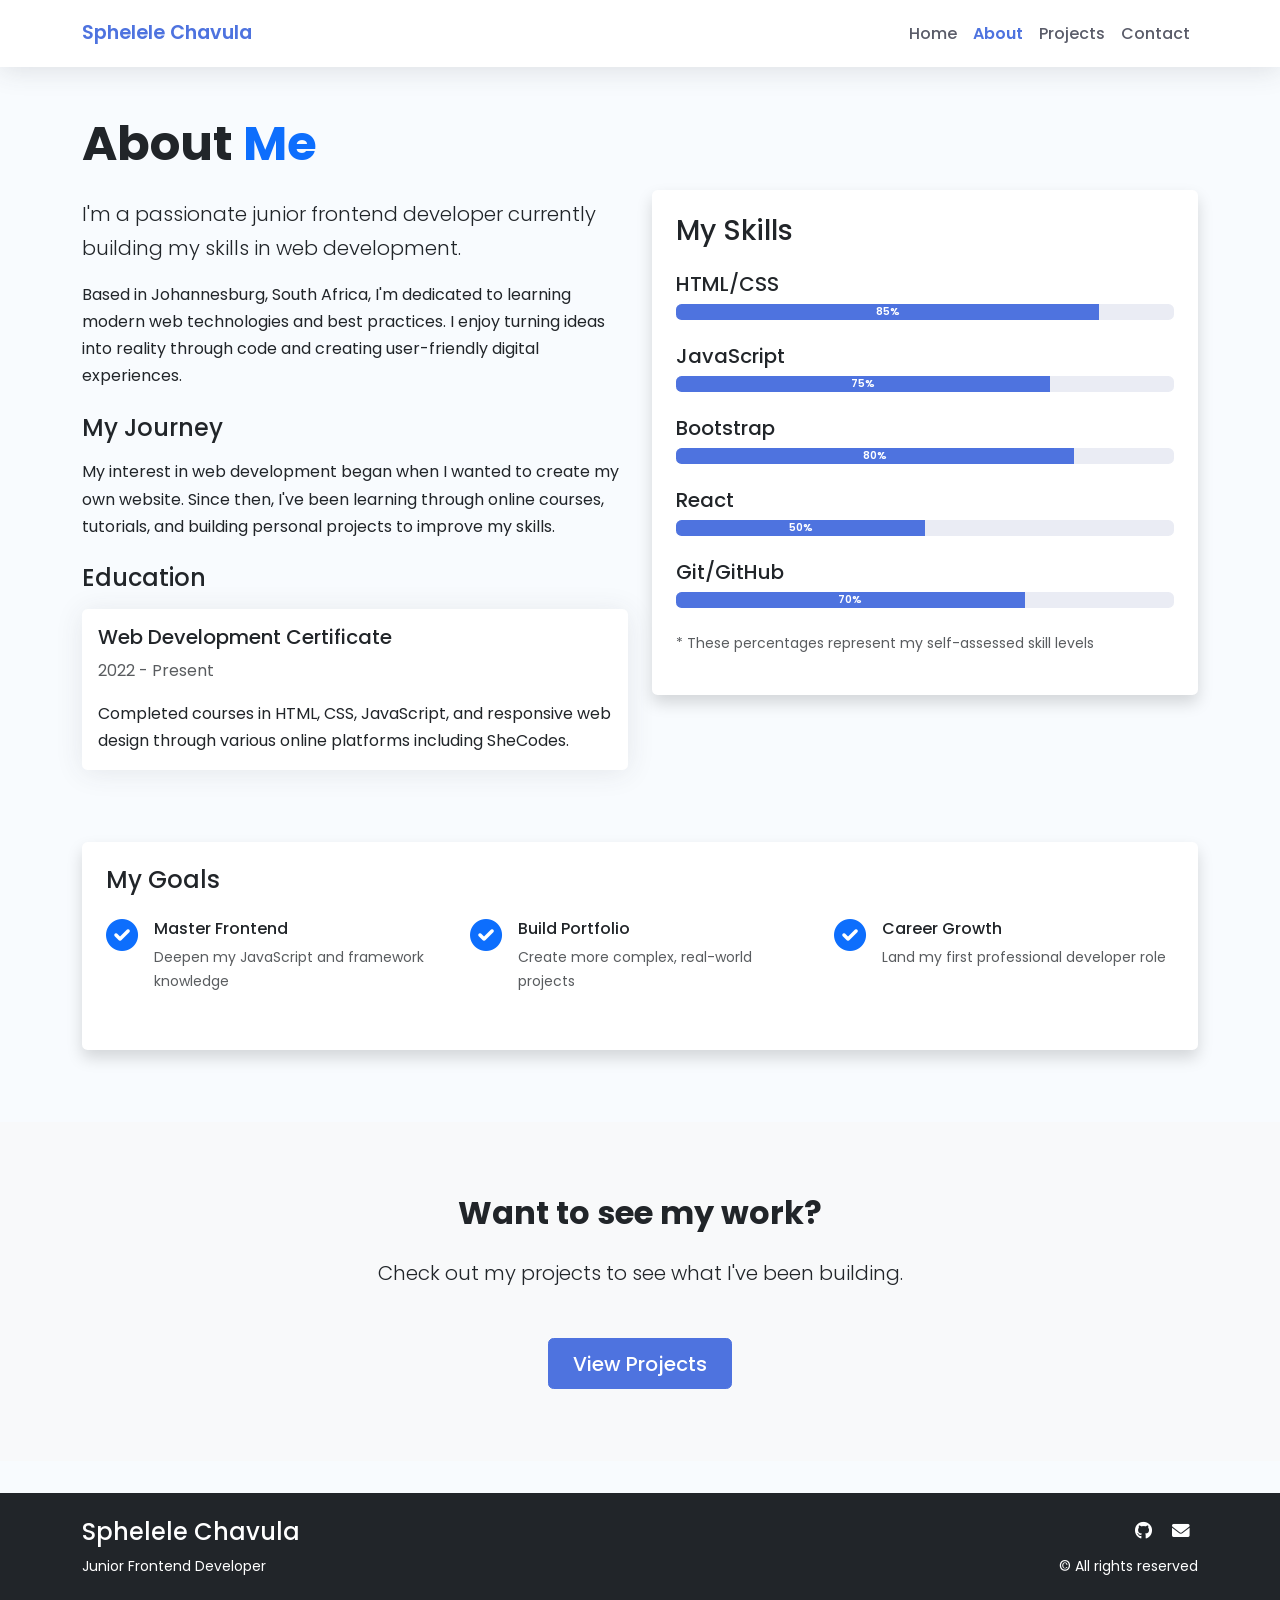
==== about.html @ beeffed6 "Initial commit" ====
<!DOCTYPE html>
<html lang="en">
<head>
    <meta charset="UTF-8">
    <meta name="viewport" content="width=device-width, initial-scale=1.0">
    <title>About Me | Sphelele Chavula</title>
    <link href="https://cdn.jsdelivr.net/npm/bootstrap@5.3.0/dist/css/bootstrap.min.css" rel="stylesheet">
    <link href="https://fonts.googleapis.com/css2?family=Poppins:wght@400;500;600;700&display=swap" rel="stylesheet">
    <link rel="stylesheet" href="src/style.css">
    <link rel="stylesheet" href="https://cdnjs.cloudflare.com/ajax/libs/font-awesome/6.0.0/css/all.min.css">
</head>
<body>
    <!-- Navigation -->
    <nav class="navbar navbar-expand-lg navbar-light sticky-top">
        <div class="container">
            <a class="navbar-brand" href="index.html">Sphelele Chavula</a>
            <button class="navbar-toggler" type="button" data-bs-toggle="collapse" data-bs-target="#navbarNav">
                <span class="navbar-toggler-icon"></span>
            </button>
            <div class="collapse navbar-collapse" id="navbarNav">
                <ul class="navbar-nav ms-auto">
                    <li class="nav-item">
                        <a class="nav-link" href="index.html">Home</a>
                    </li>
                    <li class="nav-item">
                        <a class="nav-link active" href="about.html">About</a>
                    </li>
                    <li class="nav-item">
                        <a class="nav-link" href="projects.html">Projects</a>
                    </li>
                    <li class="nav-item">
                        <a class="nav-link" href="contact.html">Contact</a>
                    </li>
                </ul>
            </div>
        </div>
    </nav>

    <!-- About Content -->
    <section class="py-5">
        <div class="container">
            <div class="row align-items-center">
                <div class="col-lg-6 mb-5 mb-lg-0">
                    <h1 class="display-5 fw-bold mb-4">About <span class="text-primary">Me</span></h1>
                    <p class="lead">I'm a passionate junior frontend developer currently building my skills in web development.</p>
                    
                    <p>Based in Johannesburg, South Africa, I'm dedicated to learning modern web technologies and best practices. I enjoy turning ideas into reality through code and creating user-friendly digital experiences.</p>
                    
                    <div class="my-4">
                        <h3 class="h4 mb-3">My Journey</h3>
                        <p>My interest in web development began when I wanted to create my own website. Since then, I've been learning through online courses, tutorials, and building personal projects to improve my skills.</p>
                    </div>
                    
                    <div class="my-4">
                        <h3 class="h4 mb-3">Education</h3>
                        <div class="card mb-3">
                            <div class="card-body">
                                <h5 class="card-title">Web Development Certificate</h5>
                                <p class="card-text text-muted">2022 - Present</p>
                                <p class="card-text">Completed courses in HTML, CSS, JavaScript, and responsive web design through various online platforms including SheCodes.</p>
                            </div>
                        </div>
                    </div>
                </div>
                
                <div class="col-lg-6">
                    <div class="card shadow">
                        <div class="card-body p-4">
                            <h2 class="h3 mb-4">My Skills</h2>
                            
                            <div class="mb-4">
                                <h5 class="mb-2">HTML/CSS</h5>
                                <div class="progress mb-3">
                                    <div class="progress-bar" role="progressbar" style="width: 85%">85%</div>
                                </div>
                            </div>
                            
                            <div class="mb-4">
                                <h5 class="mb-2">JavaScript</h5>
                                <div class="progress mb-3">
                                    <div class="progress-bar" role="progressbar" style="width: 75%">75%</div>
                                </div>
                            </div>
                            
                            <div class="mb-4">
                                <h5 class="mb-2">Bootstrap</h5>
                                <div class="progress mb-3">
                                    <div class="progress-bar" role="progressbar" style="width: 80%">80%</div>
                                </div>
                            </div>
                            
                            <div class="mb-4">
                                <h5 class="mb-2">React</h5>
                                <div class="progress mb-3">
                                    <div class="progress-bar" role="progressbar" style="width: 50%">50%</div>
                                </div>
                            </div>
                            
                            <div class="mb-4">
                                <h5 class="mb-2">Git/GitHub</h5>
                                <div class="progress">
                                    <div class="progress-bar" role="progressbar" style="width: 70%">70%</div>
                                </div>
                            </div>
                            
                            <div class="mt-4">
                                <p class="text-muted small">* These percentages represent my self-assessed skill levels</p>
                            </div>
                        </div>
                    </div>
                </div>
            </div>
            
            <div class="row mt-5">
                <div class="col-12">
                    <div class="card shadow">
                        <div class="card-body p-4">
                            <h3 class="h4 mb-4">My Goals</h3>
                            <div class="row">
                                <div class="col-md-4 mb-3">
                                    <div class="d-flex">
                                        <div class="me-3 text-primary">
                                            <i class="fas fa-check-circle fa-2x"></i>
                                        </div>
                                        <div>
                                            <h5 class="h6">Master Frontend</h5>
                                            <p class="text-muted small">Deepen my JavaScript and framework knowledge</p>
                                        </div>
                                    </div>
                                </div>
                                <div class="col-md-4 mb-3">
                                    <div class="d-flex">
                                        <div class="me-3 text-primary">
                                            <i class="fas fa-check-circle fa-2x"></i>
                                        </div>
                                        <div>
                                            <h5 class="h6">Build Portfolio</h5>
                                            <p class="text-muted small">Create more complex, real-world projects</p>
                                        </div>
                                    </div>
                                </div>
                                <div class="col-md-4 mb-3">
                                    <div class="d-flex">
                                        <div class="me-3 text-primary">
                                            <i class="fas fa-check-circle fa-2x"></i>
                                        </div>
                                        <div>
                                            <h5 class="h6">Career Growth</h5>
                                            <p class="text-muted small">Land my first professional developer role</p>
                                        </div>
                                    </div>
                                </div>
                            </div>
                        </div>
                    </div>
                </div>
            </div>
        </div>
    </section>

    <!-- Call to Action -->
    <section class="py-5 bg-light">
        <div class="container text-center py-4">
            <h2 class="fw-bold mb-4">Want to see my work?</h2>
            <p class="lead mb-5">Check out my projects to see what I've been building.</p>
            <a href="projects.html" class="btn btn-primary btn-lg">View Projects</a>
        </div>
    </section>

    <!-- Footer -->
   <footer class="footer">
        <div class="container">
            <div class="row align-items-center">
                <div class="col-md-6 text-center text-md-start mb-3 mb-md-0">
                    <h4>Sphelele Chavula</h4>
                    <p class="small mb-0">Junior Frontend Developer</p>
                </div>
                <div class="col-md-6 text-center text-md-end">
                    <div class="social-links">
                        <a href="https://github.com/Spheh123" target="_blank"><i class="fab fa-github"></i></a>
                        <a href="mailto:spheleles332@gmail.com"><i class="fas fa-envelope"></i></a>
                    </div>
                    <p class="small mt-2 mb-0">&copy; <span id="year"></span> All rights reserved</p>
                </div>
            </div>
        </div>
    </footer>

    <script src="https://cdn.jsdelivr.net/npm/bootstrap@5.3.0/dist/js/bootstrap.bundle.min.js"></script>
</body>
</html>
---- src/style.css ----
:root {
    --primary-color: #4e73df;
    --secondary-color: #2e59d9;
    --dark-color: #212529;
    --light-color: #f8f9fa;
    --accent-color: #f8f9fa;
}

body {
    font-family: 'Poppins', sans-serif;
    line-height: 1.7;
    color: var(--dark-color);
    background-color: #f8fbfe;
}

/* Navigation */
.navbar {
    box-shadow: 0 0.15rem 1.75rem 0 rgba(58, 59, 69, 0.15);
    background-color: white !important;
    padding: 0.75rem 1rem;
}

.navbar-brand {
    font-weight: 600;
    color: var(--primary-color) !important;
    font-size: 1.2rem;
}

.nav-link {
    font-weight: 500;
    padding: 0.5rem 1rem;
    color: #5a5c69 !important;
}

.nav-link:hover, .nav-link.active {
    color: var(--primary-color) !important;
}

.nav-link.active {
    font-weight: 600;
}

/* Hero Section */
.hero-section {
    background: linear-gradient(135deg, #f8f9fa 0%, #e9ecef 100%);
    min-height: 80vh;
    display: flex;
    align-items: center;
    position: relative;
    overflow: hidden;
}

.hero-section::before {
    content: '';
    position: absolute;
    width: 300px;
    height: 300px;
    border-radius: 50%;
    background-color: rgba(78, 115, 223, 0.1);
    right: -100px;
    top: -100px;
}

.hero-section::after {
    content: '';
    position: absolute;
    width: 200px;
    height: 200px;
    border-radius: 50%;
    background-color: rgba(78, 115, 223, 0.1);
    left: -50px;
    bottom: -50px;
}

.hero-content {
    position: relative;
    z-index: 1;
}

/* Cards */
.card {
    transition: all 0.3s ease;
    border: none;
    border-radius: 0.35rem;
    box-shadow: 0 0.15rem 1.75rem 0 rgba(58, 59, 69, 0.1);
    margin-bottom: 1.5rem;
    overflow: hidden;
}

.card:hover {
    transform: translateY(-10px);
    box-shadow: 0 0.5rem 1.5rem 0 rgba(58, 59, 69, 0.2);
}

.card-img-top {
    height: 180px;
    object-fit: cover;
}

/* Skills */
.skill-badge {
    font-size: 0.85rem;
    font-weight: 500;
    padding: 0.5em 0.8em;
    margin: 0.2rem;
    border-radius: 50rem;
}

/* Progress bars */
.progress {
    height: 1rem;
    border-radius: 0.35rem;
    background-color: #eaecf4;
}

.progress-bar {
    background-color: var(--primary-color);
    font-size: 0.65rem;
    font-weight: 600;
}

/* Buttons */
.btn {
    font-weight: 500;
    padding: 0.6rem 1.5rem;
    border-radius: 0.35rem;
    transition: all 0.3s;
}

.btn-primary {
    background-color: var(--primary-color);
    border-color: var(--primary-color);
}

.btn-primary:hover {
    background-color: var(--secondary-color);
    border-color: var(--secondary-color);
}

.btn-outline-primary {
    color: var(--primary-color);
    border-color: var(--primary-color);
}

.btn-outline-primary:hover {
    background-color: var(--primary-color);
    color: white;
}

/* Contact Form */
.form-control {
    padding: 0.75rem 1rem;
    border: 1px solid #d1d3e2;
    border-radius: 0.35rem;
}

.form-control:focus {
    border-color: var(--primary-color);
    box-shadow: 0 0 0 0.2rem rgba(78, 115, 223, 0.25);
}


.social-links1 a {
    color: var(--primary-color);
    background-color: white;
    font-size: 1.25rem;
    margin: 0 0.5rem;
    transition: all 0.3s;
}
.social-links1 a:hover {
    color: white;
    background-color: royalblue;
}



/* Responsive adjustments */
@media (max-width: 768px) {
    .hero-section {
        padding: 80px 0;
        min-height: auto;
        text-align: center;
    }
    
    section {
        padding: 60px 0;
    }
    
    .display-4 {
        font-size: 2.5rem;
    }
}
/* Footer */
 .footer {
            background-color: #212529;
            color: white;
            padding: 1.5rem 0;
            margin-top: 2rem;
        }
        .social-links a {
            color: white;
            margin: 0 0.5rem;
            font-size: 1.1rem;
        }
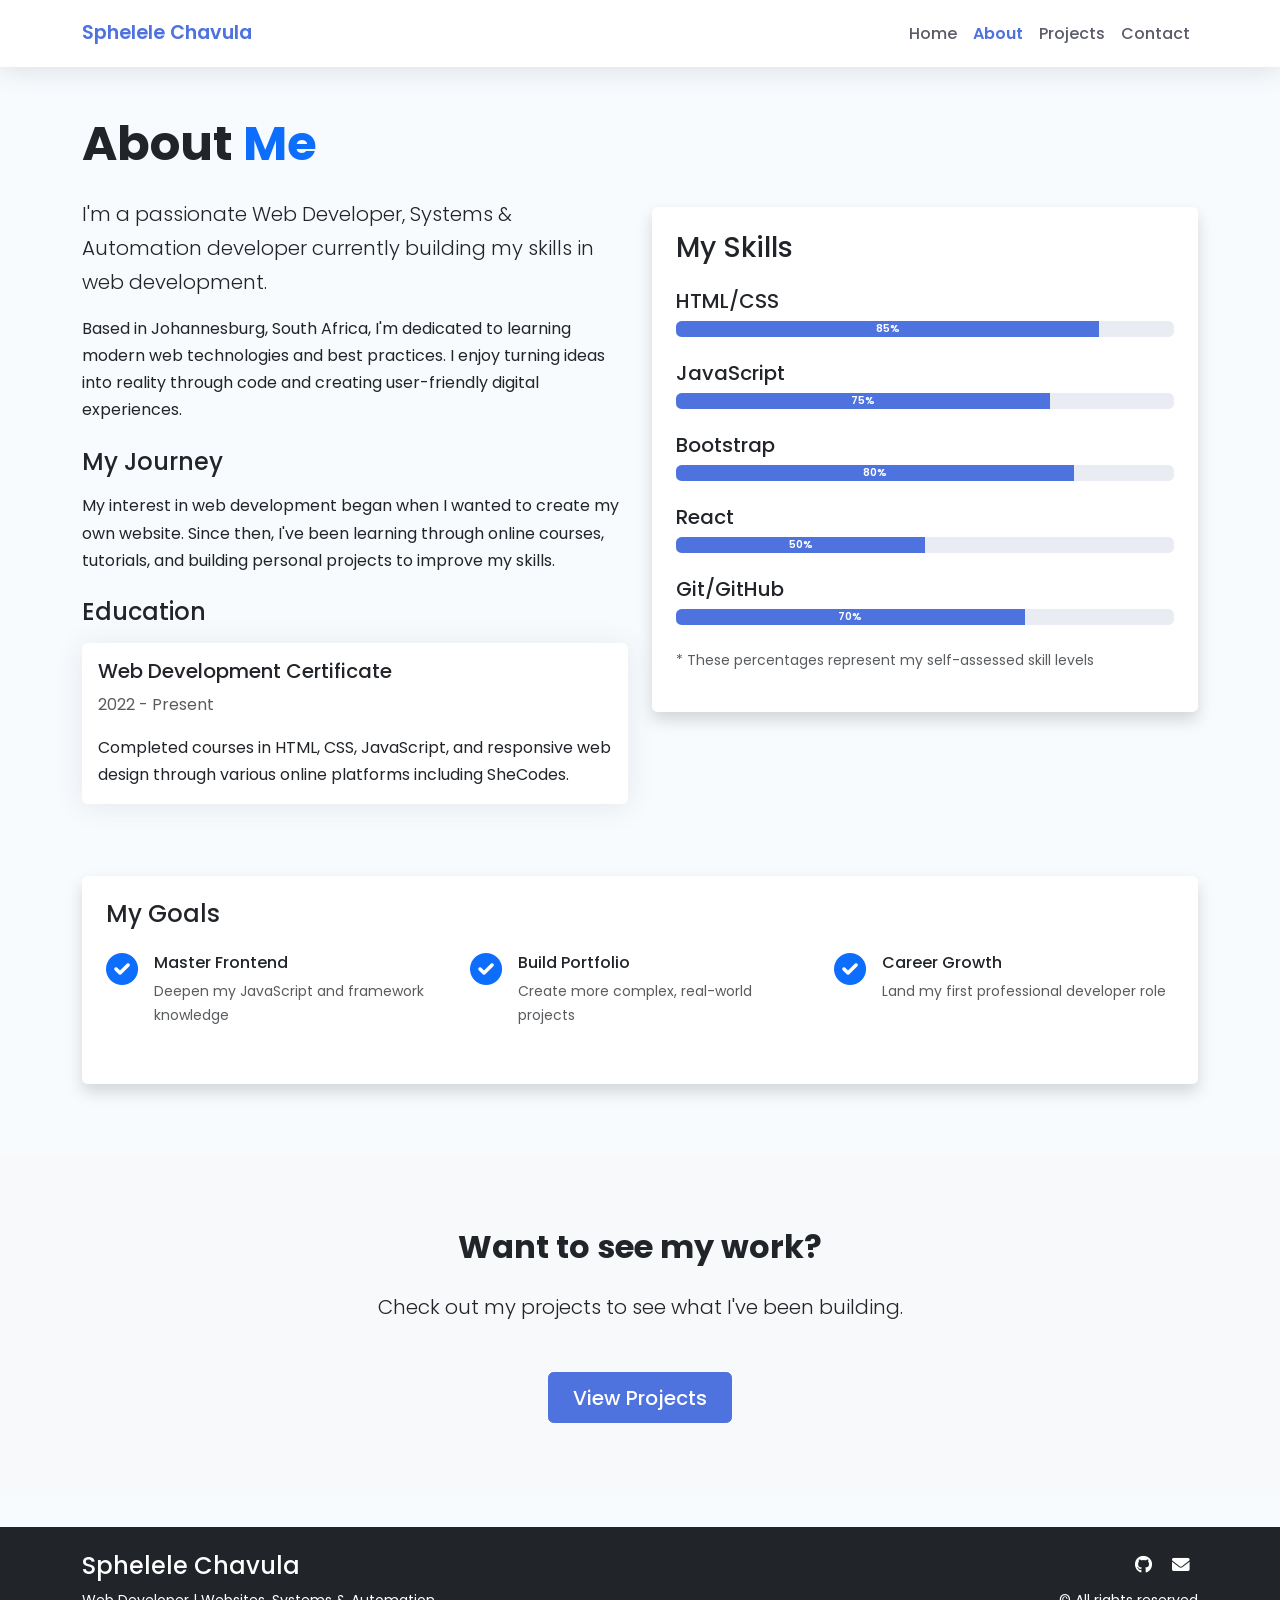
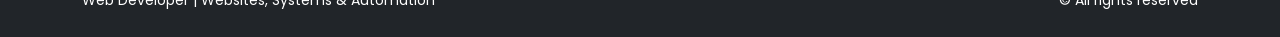
==== commit 16116bfb: "Updated titile" ====
--- a/about.html
+++ b/about.html
@@ -42,7 +42,7 @@
             <div class="row align-items-center">
                 <div class="col-lg-6 mb-5 mb-lg-0">
                     <h1 class="display-5 fw-bold mb-4">About <span class="text-primary">Me</span></h1>
-                    <p class="lead">I'm a passionate junior frontend developer currently building my skills in web development.</p>
+                    <p class="lead">I'm a passionate Web Developer, Systems & Automation developer currently building my skills in web development.</p>
                     
                     <p>Based in Johannesburg, South Africa, I'm dedicated to learning modern web technologies and best practices. I enjoy turning ideas into reality through code and creating user-friendly digital experiences.</p>
                     
@@ -173,7 +173,7 @@
             <div class="row align-items-center">
                 <div class="col-md-6 text-center text-md-start mb-3 mb-md-0">
                     <h4>Sphelele Chavula</h4>
-                    <p class="small mb-0">Junior Frontend Developer</p>
+                    <p class="small mb-0">Web Developer | Websites, Systems & Automation</p>
                 </div>
                 <div class="col-md-6 text-center text-md-end">
                     <div class="social-links">
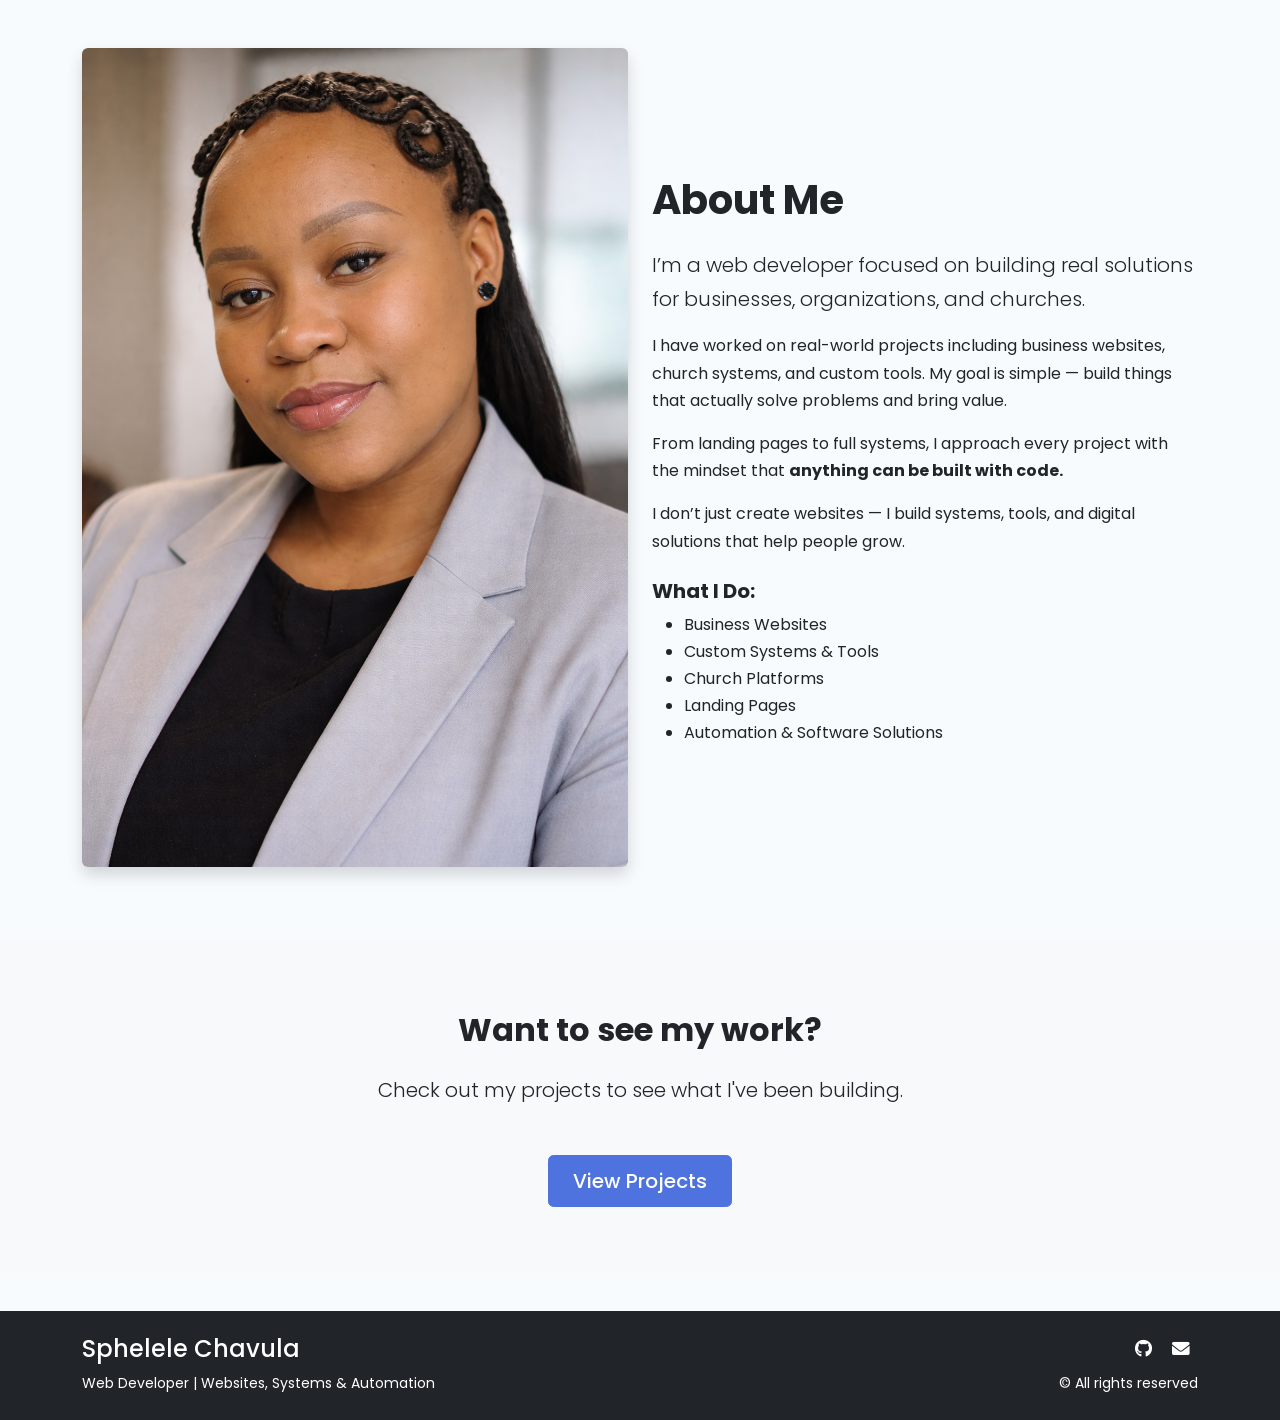
==== commit d743ceaa: "Update about.html" ====
--- a/about.html
+++ b/about.html
@@ -10,152 +10,51 @@
     <link rel="stylesheet" href="https://cdnjs.cloudflare.com/ajax/libs/font-awesome/6.0.0/css/all.min.css">
 </head>
 <body>
-    <!-- Navigation -->
-    <nav class="navbar navbar-expand-lg navbar-light sticky-top">
-        <div class="container">
-            <a class="navbar-brand" href="index.html">Sphelele Chavula</a>
-            <button class="navbar-toggler" type="button" data-bs-toggle="collapse" data-bs-target="#navbarNav">
-                <span class="navbar-toggler-icon"></span>
-            </button>
-            <div class="collapse navbar-collapse" id="navbarNav">
-                <ul class="navbar-nav ms-auto">
-                    <li class="nav-item">
-                        <a class="nav-link" href="index.html">Home</a>
-                    </li>
-                    <li class="nav-item">
-                        <a class="nav-link active" href="about.html">About</a>
-                    </li>
-                    <li class="nav-item">
-                        <a class="nav-link" href="projects.html">Projects</a>
-                    </li>
-                    <li class="nav-item">
-                        <a class="nav-link" href="contact.html">Contact</a>
-                    </li>
-                </ul>
-            </div>
+    <section class="py-5">
+  <div class="container">
+
+    <div class="row align-items-center">
+
+      <div class="col-lg-6 mb-4">
+        <img src="src/images/me.png" class="img-fluid rounded shadow">
+      </div>
+
+      <div class="col-lg-6">
+        <h1 class="fw-bold mb-4">About Me</h1>
+
+        <p class="lead">
+          I’m a web developer focused on building real solutions for businesses, organizations, and churches.
+        </p>
+
+        <p>
+          I have worked on real-world projects including business websites, church systems, and custom tools.
+          My goal is simple — build things that actually solve problems and bring value.
+        </p>
+
+        <p>
+          From landing pages to full systems, I approach every project with the mindset that 
+          <strong>anything can be built with code.</strong>
+        </p>
+
+        <p>
+          I don’t just create websites — I build systems, tools, and digital solutions that help people grow.
+        </p>
+
+        <div class="mt-4">
+          <h5 class="fw-bold">What I Do:</h5>
+          <ul>
+            <li>Business Websites</li>
+            <li>Custom Systems & Tools</li>
+            <li>Church Platforms</li>
+            <li>Landing Pages</li>
+            <li>Automation & Software Solutions</li>
+          </ul>
         </div>
-    </nav>
 
-    <!-- About Content -->
-    <section class="py-5">
-        <div class="container">
-            <div class="row align-items-center">
-                <div class="col-lg-6 mb-5 mb-lg-0">
-                    <h1 class="display-5 fw-bold mb-4">About <span class="text-primary">Me</span></h1>
-                    <p class="lead">I'm a passionate Web Developer, Systems & Automation developer currently building my skills in web development.</p>
-                    
-                    <p>Based in Johannesburg, South Africa, I'm dedicated to learning modern web technologies and best practices. I enjoy turning ideas into reality through code and creating user-friendly digital experiences.</p>
-                    
-                    <div class="my-4">
-                        <h3 class="h4 mb-3">My Journey</h3>
-                        <p>My interest in web development began when I wanted to create my own website. Since then, I've been learning through online courses, tutorials, and building personal projects to improve my skills.</p>
-                    </div>
-                    
-                    <div class="my-4">
-                        <h3 class="h4 mb-3">Education</h3>
-                        <div class="card mb-3">
-                            <div class="card-body">
-                                <h5 class="card-title">Web Development Certificate</h5>
-                                <p class="card-text text-muted">2022 - Present</p>
-                                <p class="card-text">Completed courses in HTML, CSS, JavaScript, and responsive web design through various online platforms including SheCodes.</p>
-                            </div>
-                        </div>
-                    </div>
-                </div>
-                
-                <div class="col-lg-6">
-                    <div class="card shadow">
-                        <div class="card-body p-4">
-                            <h2 class="h3 mb-4">My Skills</h2>
-                            
-                            <div class="mb-4">
-                                <h5 class="mb-2">HTML/CSS</h5>
-                                <div class="progress mb-3">
-                                    <div class="progress-bar" role="progressbar" style="width: 85%">85%</div>
-                                </div>
-                            </div>
-                            
-                            <div class="mb-4">
-                                <h5 class="mb-2">JavaScript</h5>
-                                <div class="progress mb-3">
-                                    <div class="progress-bar" role="progressbar" style="width: 75%">75%</div>
-                                </div>
-                            </div>
-                            
-                            <div class="mb-4">
-                                <h5 class="mb-2">Bootstrap</h5>
-                                <div class="progress mb-3">
-                                    <div class="progress-bar" role="progressbar" style="width: 80%">80%</div>
-                                </div>
-                            </div>
-                            
-                            <div class="mb-4">
-                                <h5 class="mb-2">React</h5>
-                                <div class="progress mb-3">
-                                    <div class="progress-bar" role="progressbar" style="width: 50%">50%</div>
-                                </div>
-                            </div>
-                            
-                            <div class="mb-4">
-                                <h5 class="mb-2">Git/GitHub</h5>
-                                <div class="progress">
-                                    <div class="progress-bar" role="progressbar" style="width: 70%">70%</div>
-                                </div>
-                            </div>
-                            
-                            <div class="mt-4">
-                                <p class="text-muted small">* These percentages represent my self-assessed skill levels</p>
-                            </div>
-                        </div>
-                    </div>
-                </div>
-            </div>
-            
-            <div class="row mt-5">
-                <div class="col-12">
-                    <div class="card shadow">
-                        <div class="card-body p-4">
-                            <h3 class="h4 mb-4">My Goals</h3>
-                            <div class="row">
-                                <div class="col-md-4 mb-3">
-                                    <div class="d-flex">
-                                        <div class="me-3 text-primary">
-                                            <i class="fas fa-check-circle fa-2x"></i>
-                                        </div>
-                                        <div>
-                                            <h5 class="h6">Master Frontend</h5>
-                                            <p class="text-muted small">Deepen my JavaScript and framework knowledge</p>
-                                        </div>
-                                    </div>
-                                </div>
-                                <div class="col-md-4 mb-3">
-                                    <div class="d-flex">
-                                        <div class="me-3 text-primary">
-                                            <i class="fas fa-check-circle fa-2x"></i>
-                                        </div>
-                                        <div>
-                                            <h5 class="h6">Build Portfolio</h5>
-                                            <p class="text-muted small">Create more complex, real-world projects</p>
-                                        </div>
-                                    </div>
-                                </div>
-                                <div class="col-md-4 mb-3">
-                                    <div class="d-flex">
-                                        <div class="me-3 text-primary">
-                                            <i class="fas fa-check-circle fa-2x"></i>
-                                        </div>
-                                        <div>
-                                            <h5 class="h6">Career Growth</h5>
-                                            <p class="text-muted small">Land my first professional developer role</p>
-                                        </div>
-                                    </div>
-                                </div>
-                            </div>
-                        </div>
-                    </div>
-                </div>
-            </div>
-        </div>
+      </div>
+    </div>
+
+  </div>
     </section>
 
     <!-- Call to Action -->
@@ -178,7 +77,7 @@
                 <div class="col-md-6 text-center text-md-end">
                     <div class="social-links">
                         <a href="https://github.com/Spheh123" target="_blank"><i class="fab fa-github"></i></a>
-                        <a href="mailto:spheleles332@gmail.com"><i class="fas fa-envelope"></i></a>
+                        <a href="mailto:sphelelechavula@gmail.com"><i class="fas fa-envelope"></i></a>
                     </div>
                     <p class="small mt-2 mb-0">&copy; <span id="year"></span> All rights reserved</p>
                 </div>
--- a/src/style.css
+++ b/src/style.css
@@ -201,4 +201,18 @@
             color: white;
             margin: 0 0.5rem;
             font-size: 1.1rem;
-        }+        }
+        .card {
+  border-radius: 12px;
+  transition: all 0.3s ease;
+}
+
+.card:hover {
+  transform: translateY(-8px);
+  box-shadow: 0 10px 30px rgba(0,0,0,0.15);
+}
+
+.badge {
+  font-size: 0.7rem;
+  padding: 6px 10px;
+}
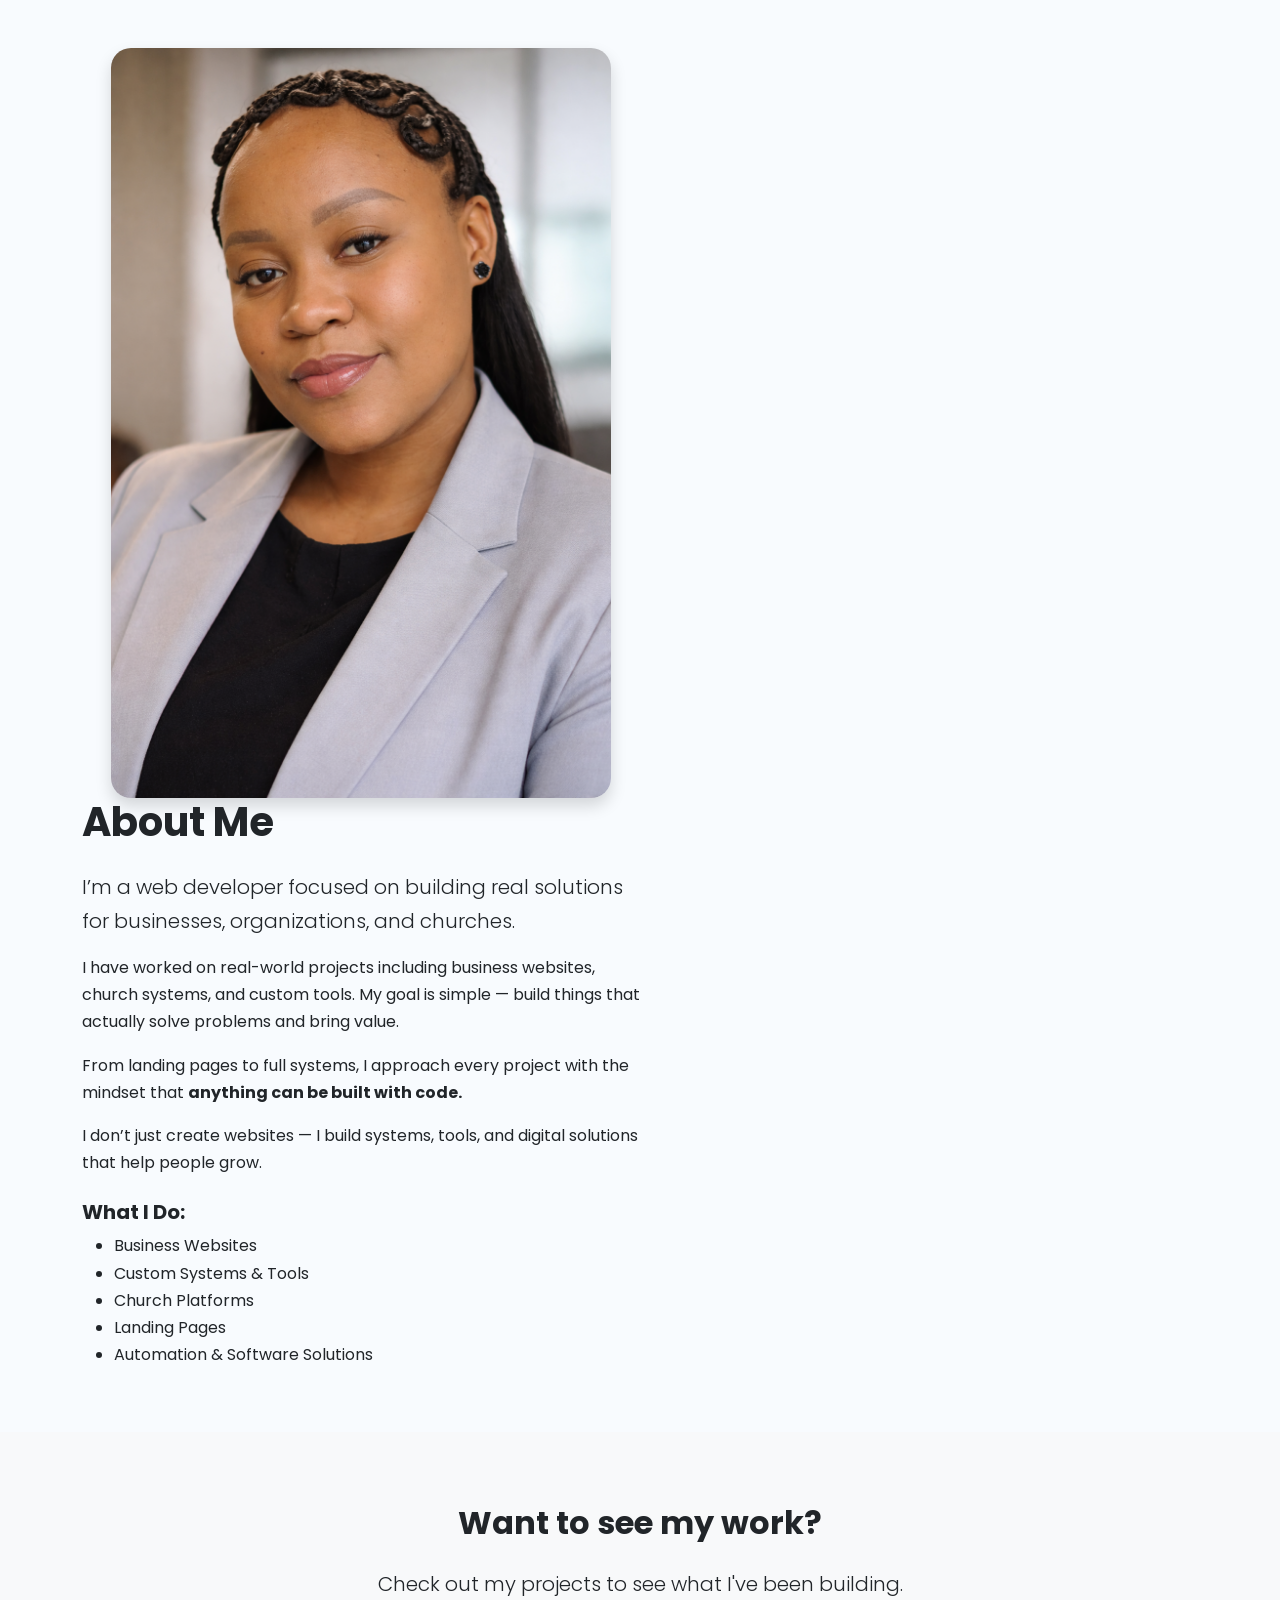
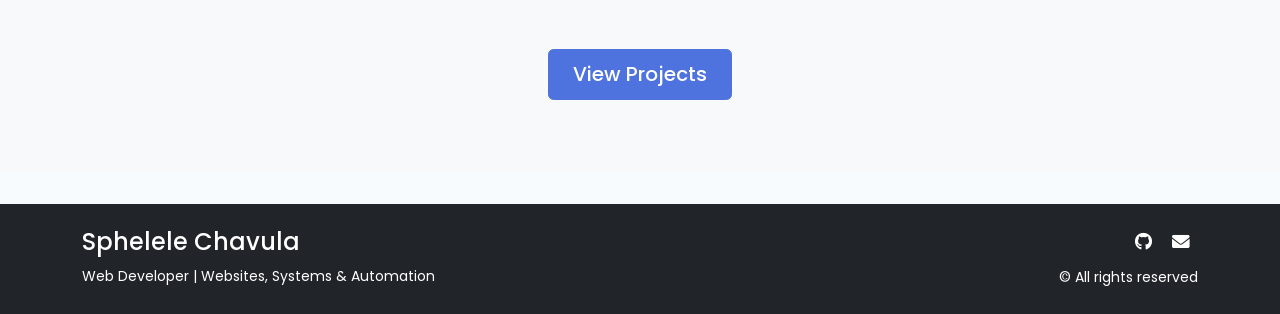
==== commit 2ac855ab: "Fixed image size" ====
--- a/about.html
+++ b/about.html
@@ -15,9 +15,14 @@
 
     <div class="row align-items-center">
 
-      <div class="col-lg-6 mb-4">
-        <img src="src/images/me.png" class="img-fluid rounded shadow">
+       <div class="col-lg-6 d-flex justify-content-center align-items-center">
+
       </div>
+
+      </div>
+        <div class="col-lg-6 d-flex justify-content-center align-items-center">
+  <img src="src/images/me.png" class="hero-img shadow">
+</div>
 
       <div class="col-lg-6">
         <h1 class="fw-bold mb-4">About Me</h1>
--- a/src/style.css
+++ b/src/style.css
@@ -215,4 +215,11 @@
 .badge {
   font-size: 0.7rem;
   padding: 6px 10px;
+}
+.hero-img {
+  width: 100%;
+  max-width: 500px;
+  height: auto;
+  border-radius: 20px;
+  object-fit: cover;
 }
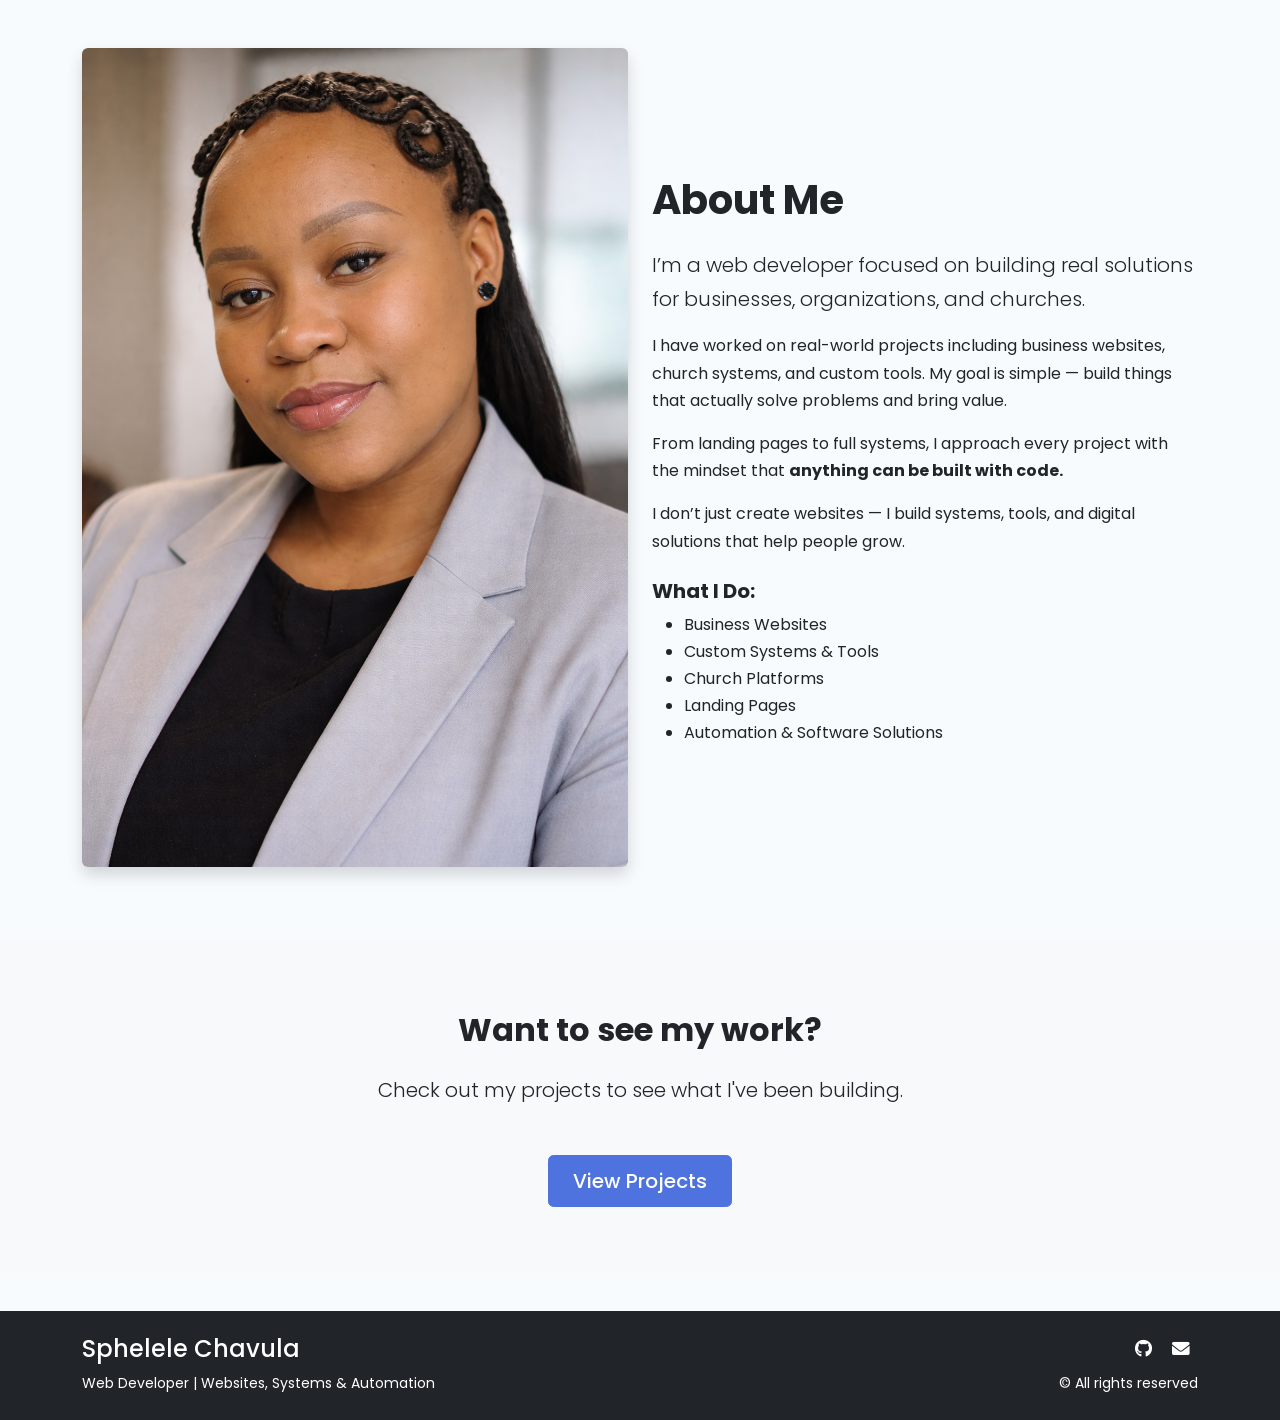
==== commit ddf26922: "Update about.html" ====
--- a/about.html
+++ b/about.html
@@ -15,14 +15,9 @@
 
     <div class="row align-items-center">
 
-       <div class="col-lg-6 d-flex justify-content-center align-items-center">
-
+      <div class="col-lg-6 mb-4">
+        <img src="src/images/me.png" class="img-fluid rounded shadow">
       </div>
-
-      </div>
-        <div class="col-lg-6 d-flex justify-content-center align-items-center">
-  <img src="src/images/me.png" class="hero-img shadow">
-</div>
 
       <div class="col-lg-6">
         <h1 class="fw-bold mb-4">About Me</h1>
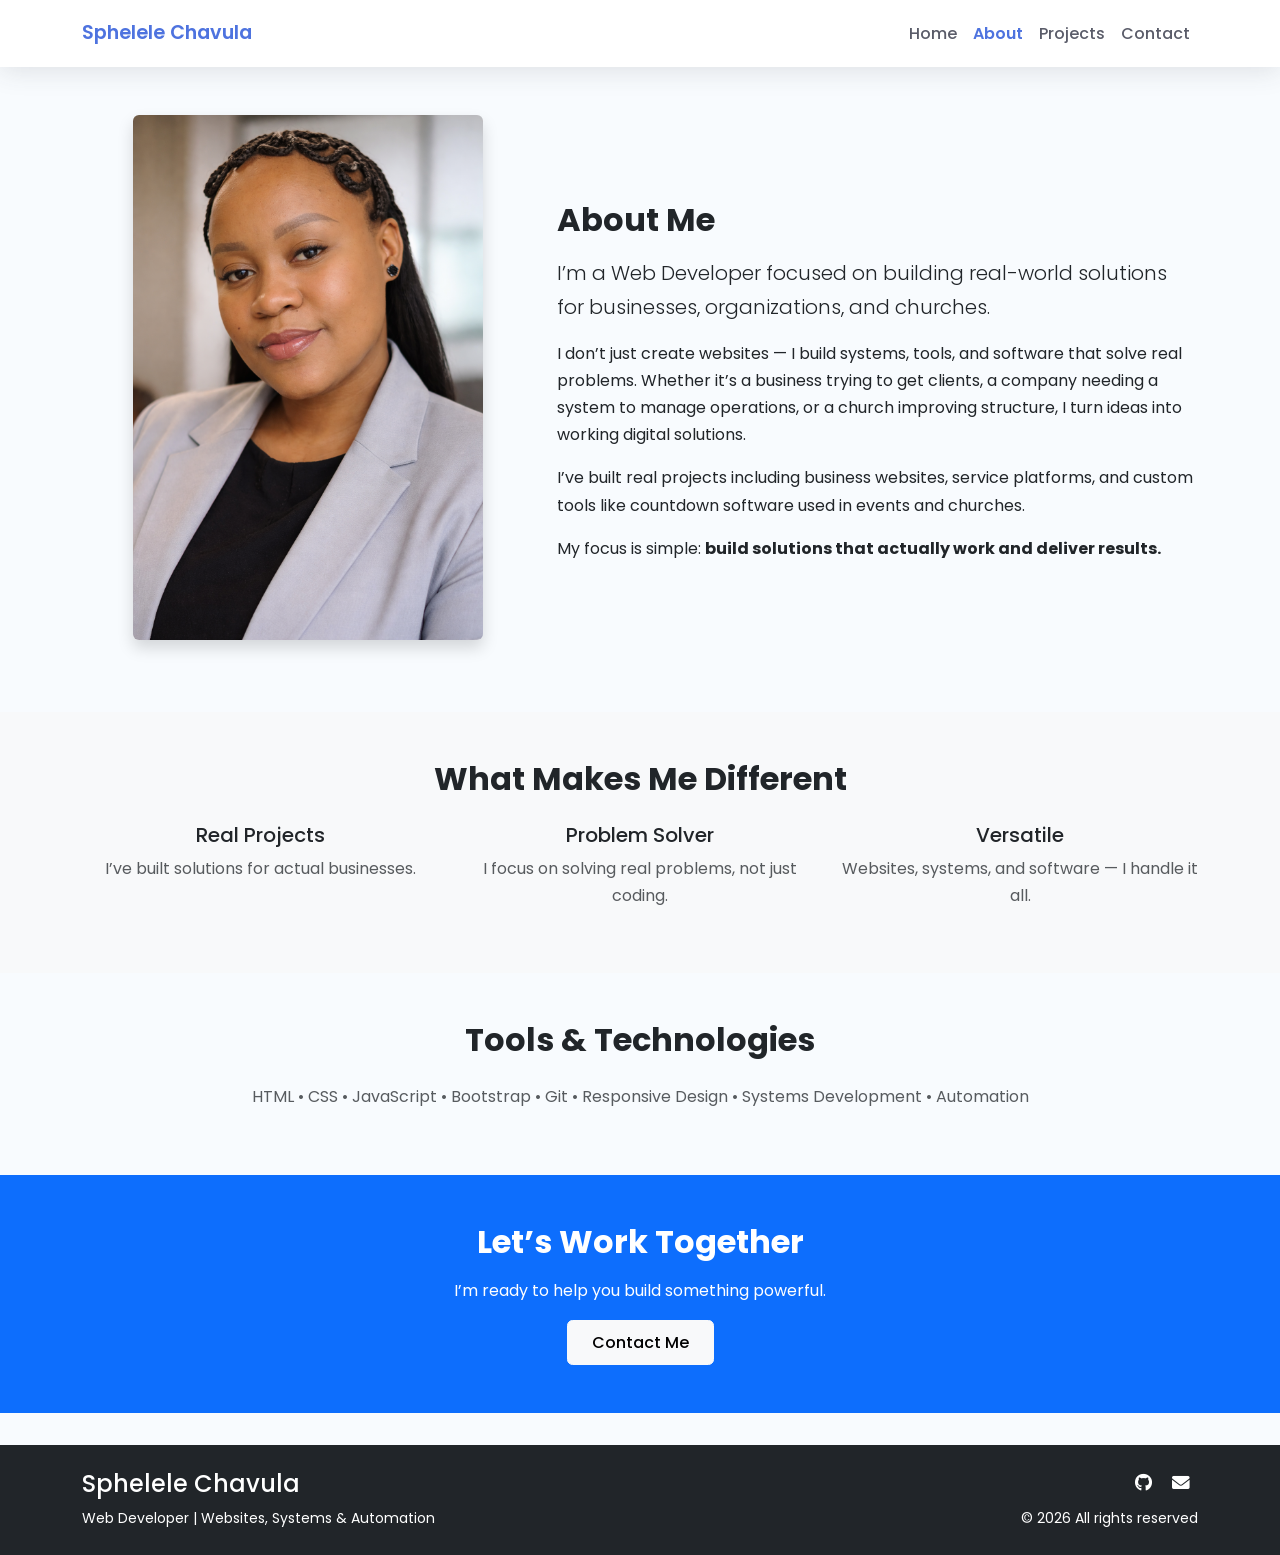
==== commit 2b8bd102: "Update about.html" ====
--- a/about.html
+++ b/about.html
@@ -1,90 +1,166 @@
 <!DOCTYPE html>
 <html lang="en">
 <head>
-    <meta charset="UTF-8">
-    <meta name="viewport" content="width=device-width, initial-scale=1.0">
-    <title>About Me | Sphelele Chavula</title>
-    <link href="https://cdn.jsdelivr.net/npm/bootstrap@5.3.0/dist/css/bootstrap.min.css" rel="stylesheet">
-    <link href="https://fonts.googleapis.com/css2?family=Poppins:wght@400;500;600;700&display=swap" rel="stylesheet">
-    <link rel="stylesheet" href="src/style.css">
-    <link rel="stylesheet" href="https://cdnjs.cloudflare.com/ajax/libs/font-awesome/6.0.0/css/all.min.css">
+  <meta charset="UTF-8">
+  <meta name="viewport" content="width=device-width, initial-scale=1.0">
+  <title>About | Sphelele Chavula</title>
+
+  <!-- Bootstrap -->
+  <link href="https://cdn.jsdelivr.net/npm/bootstrap@5.3.0/dist/css/bootstrap.min.css" rel="stylesheet">
+
+  <!-- Fonts -->
+  <link href="https://fonts.googleapis.com/css2?family=Poppins:wght@400;500;600;700&display=swap" rel="stylesheet">
+
+  <!-- Icons -->
+  <link rel="stylesheet" href="https://cdnjs.cloudflare.com/ajax/libs/font-awesome/6.0.0/css/all.min.css">
+
+  <!-- Your CSS -->
+  <link rel="stylesheet" href="src/style.css">
 </head>
+
 <body>
-    <section class="py-5">
+
+<!-- NAVBAR -->
+<nav class="navbar navbar-expand-lg navbar-light sticky-top">
   <div class="container">
+    <a class="navbar-brand" href="index.html">Sphelele Chavula</a>
 
+    <button class="navbar-toggler" type="button" data-bs-toggle="collapse" data-bs-target="#navbarNav">
+      <span class="navbar-toggler-icon"></span>
+    </button>
+
+    <div class="collapse navbar-collapse" id="navbarNav">
+      <ul class="navbar-nav ms-auto">
+        <li class="nav-item"><a class="nav-link" href="index.html">Home</a></li>
+        <li class="nav-item"><a class="nav-link active" href="about.html">About</a></li>
+        <li class="nav-item"><a class="nav-link" href="projects.html">Projects</a></li>
+        <li class="nav-item"><a class="nav-link" href="contact.html">Contact</a></li>
+      </ul>
+    </div>
+  </div>
+</nav>
+
+<!-- ABOUT HERO -->
+<section class="py-5">
+  <div class="container">
     <div class="row align-items-center">
 
-      <div class="col-lg-6 mb-4">
-        <img src="src/images/me.png" class="img-fluid rounded shadow">
+      <!-- IMAGE -->
+      <div class="col-lg-5 text-center mb-4">
+        <img src="src/images/me.png" class="img-fluid rounded shadow" style="max-width: 350px;">
       </div>
 
-      <div class="col-lg-6">
-        <h1 class="fw-bold mb-4">About Me</h1>
+      <!-- TEXT -->
+      <div class="col-lg-7">
+        <h2 class="fw-bold mb-3">About Me</h2>
 
         <p class="lead">
-          I’m a web developer focused on building real solutions for businesses, organizations, and churches.
+          I’m a Web Developer focused on building real-world solutions for businesses, organizations, and churches.
         </p>
 
         <p>
-          I have worked on real-world projects including business websites, church systems, and custom tools.
-          My goal is simple — build things that actually solve problems and bring value.
+          I don’t just create websites — I build systems, tools, and software that solve real problems.
+          Whether it’s a business trying to get clients, a company needing a system to manage operations,
+          or a church improving structure, I turn ideas into working digital solutions.
         </p>
 
         <p>
-          From landing pages to full systems, I approach every project with the mindset that 
-          <strong>anything can be built with code.</strong>
+          I’ve built real projects including business websites, service platforms,
+          and custom tools like countdown software used in events and churches.
         </p>
 
         <p>
-          I don’t just create websites — I build systems, tools, and digital solutions that help people grow.
+          My focus is simple:
+          <strong>build solutions that actually work and deliver results.</strong>
         </p>
+      </div>
 
-        <div class="mt-4">
-          <h5 class="fw-bold">What I Do:</h5>
-          <ul>
-            <li>Business Websites</li>
-            <li>Custom Systems & Tools</li>
-            <li>Church Platforms</li>
-            <li>Landing Pages</li>
-            <li>Automation & Software Solutions</li>
-          </ul>
-        </div>
+    </div>
+  </div>
+</section>
 
+<!-- WHAT MAKES ME DIFFERENT -->
+<section class="py-5 bg-light">
+  <div class="container text-center">
+
+    <h2 class="fw-bold mb-4">What Makes Me Different</h2>
+
+    <div class="row g-4">
+
+      <div class="col-md-4">
+        <h5>Real Projects</h5>
+        <p class="text-muted">I’ve built solutions for actual businesses.</p>
       </div>
+
+      <div class="col-md-4">
+        <h5>Problem Solver</h5>
+        <p class="text-muted">I focus on solving real problems, not just coding.</p>
+      </div>
+
+      <div class="col-md-4">
+        <h5>Versatile</h5>
+        <p class="text-muted">Websites, systems, and software — I handle it all.</p>
+      </div>
+
     </div>
 
   </div>
-    </section>
+</section>
 
-    <!-- Call to Action -->
-    <section class="py-5 bg-light">
-        <div class="container text-center py-4">
-            <h2 class="fw-bold mb-4">Want to see my work?</h2>
-            <p class="lead mb-5">Check out my projects to see what I've been building.</p>
-            <a href="projects.html" class="btn btn-primary btn-lg">View Projects</a>
+<!-- SKILLS -->
+<section class="py-5">
+  <div class="container text-center">
+
+    <h2 class="fw-bold mb-4">Tools & Technologies</h2>
+
+    <p class="text-muted">
+      HTML • CSS • JavaScript • Bootstrap • Git • Responsive Design • Systems Development • Automation
+    </p>
+
+  </div>
+</section>
+
+<!-- CTA -->
+<section class="py-5 bg-primary text-white text-center">
+  <div class="container">
+
+    <h2 class="fw-bold mb-3">Let’s Work Together</h2>
+    <p>I’m ready to help you build something powerful.</p>
+
+    <a href="contact.html" class="btn btn-light">Contact Me</a>
+
+  </div>
+</section>
+
+<!-- FOOTER -->
+<footer class="footer">
+  <div class="container">
+    <div class="row align-items-center">
+
+      <div class="col-md-6 text-center text-md-start mb-3 mb-md-0">
+        <h4>Sphelele Chavula</h4>
+        <p class="small mb-0">Web Developer | Websites, Systems & Automation</p>
+      </div>
+
+      <div class="col-md-6 text-center text-md-end">
+        <div class="social-links">
+          <a href="https://github.com/Spheh123" target="_blank"><i class="fab fa-github"></i></a>
+          <a href="mailto:sphelelechavula@gmail.com"><i class="fas fa-envelope"></i></a>
         </div>
-    </section>
 
-    <!-- Footer -->
-   <footer class="footer">
-        <div class="container">
-            <div class="row align-items-center">
-                <div class="col-md-6 text-center text-md-start mb-3 mb-md-0">
-                    <h4>Sphelele Chavula</h4>
-                    <p class="small mb-0">Web Developer | Websites, Systems & Automation</p>
-                </div>
-                <div class="col-md-6 text-center text-md-end">
-                    <div class="social-links">
-                        <a href="https://github.com/Spheh123" target="_blank"><i class="fab fa-github"></i></a>
-                        <a href="mailto:sphelelechavula@gmail.com"><i class="fas fa-envelope"></i></a>
-                    </div>
-                    <p class="small mt-2 mb-0">&copy; <span id="year"></span> All rights reserved</p>
-                </div>
-            </div>
-        </div>
-    </footer>
+        <p class="small mt-2 mb-0">&copy; <span id="year"></span> All rights reserved</p>
+      </div>
 
-    <script src="https://cdn.jsdelivr.net/npm/bootstrap@5.3.0/dist/js/bootstrap.bundle.min.js"></script>
+    </div>
+  </div>
+</footer>
+
+<!-- JS -->
+<script src="https://cdn.jsdelivr.net/npm/bootstrap@5.3.0/dist/js/bootstrap.bundle.min.js"></script>
+
+<script>
+  document.querySelector('#year').textContent = new Date().getFullYear();
+</script>
+
 </body>
 </html>
--- a/src/style.css
+++ b/src/style.css
@@ -218,8 +218,37 @@
 }
 .hero-img {
   width: 100%;
-  max-width: 500px;
-  height: auto;
+  height: 100%;
+  object-fit: cover;
   border-radius: 20px;
-  object-fit: cover;
+}
+.hero-section {
+  position: relative;
+  background: linear-gradient(135deg, #f8f9fa, #eef2ff);
+  overflow: hidden;
+  padding: 40px 0;
+}
+
+.hero-section::after {
+  content: "";
+  position: absolute;
+  width: 300px;
+  height: 300px;
+  background: rgba(78, 115, 223, 0.2);
+  border-radius: 50%;
+  right: -100px;
+  top: -50px;
+  filter: blur(100px);
+}
+.fade-in {
+  opacity: 0;
+  transform: translateY(20px);
+  animation: fadeIn 1s ease forwards;
+}
+
+@keyframes fadeIn {
+  to {
+    opacity: 1;
+    transform: translateY(0);
+  }
 }
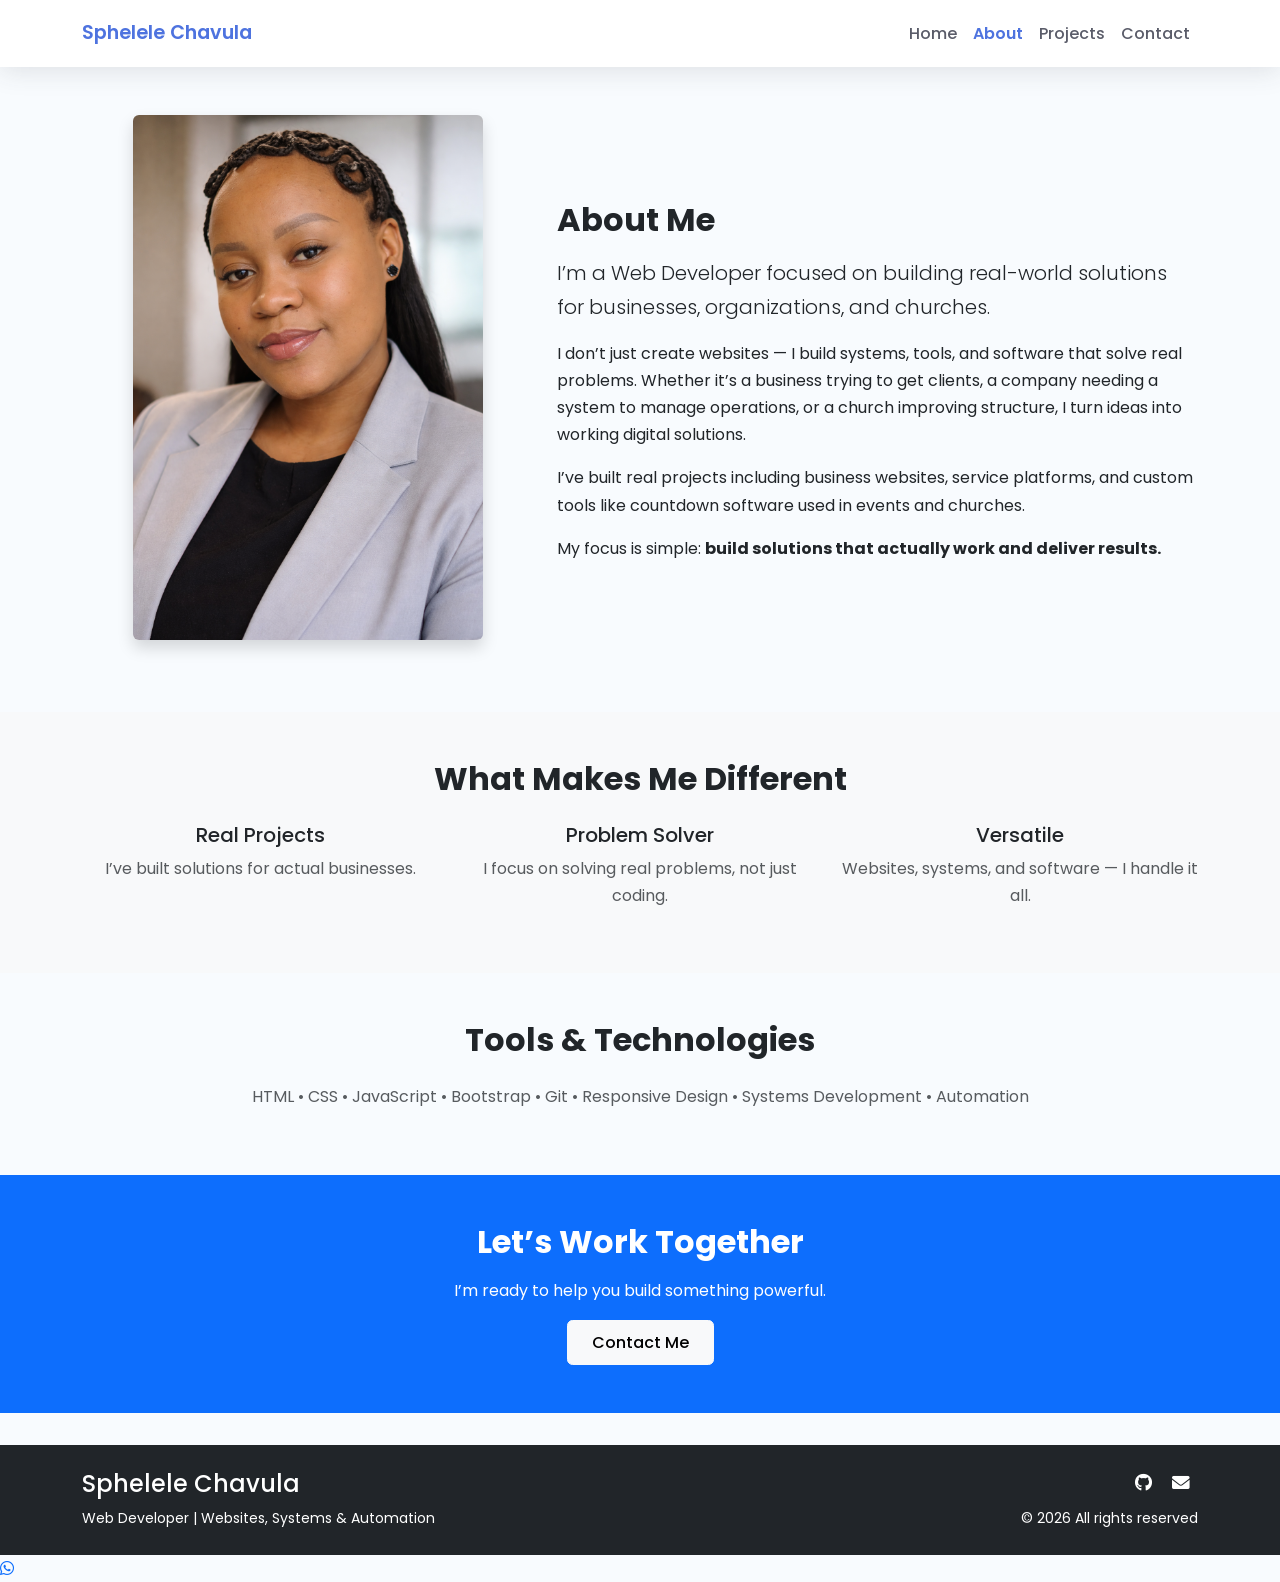
==== commit a8f5f687: "Added WhatsApp button on all pages" ====
--- a/about.html
+++ b/about.html
@@ -161,6 +161,8 @@
 <script>
   document.querySelector('#year').textContent = new Date().getFullYear();
 </script>
-
+<a href="https://wa.me/27763252164" target="_blank" class="whatsapp-btn">
+  <i class="fab fa-whatsapp"></i>
+</a>
 </body>
 </html>
